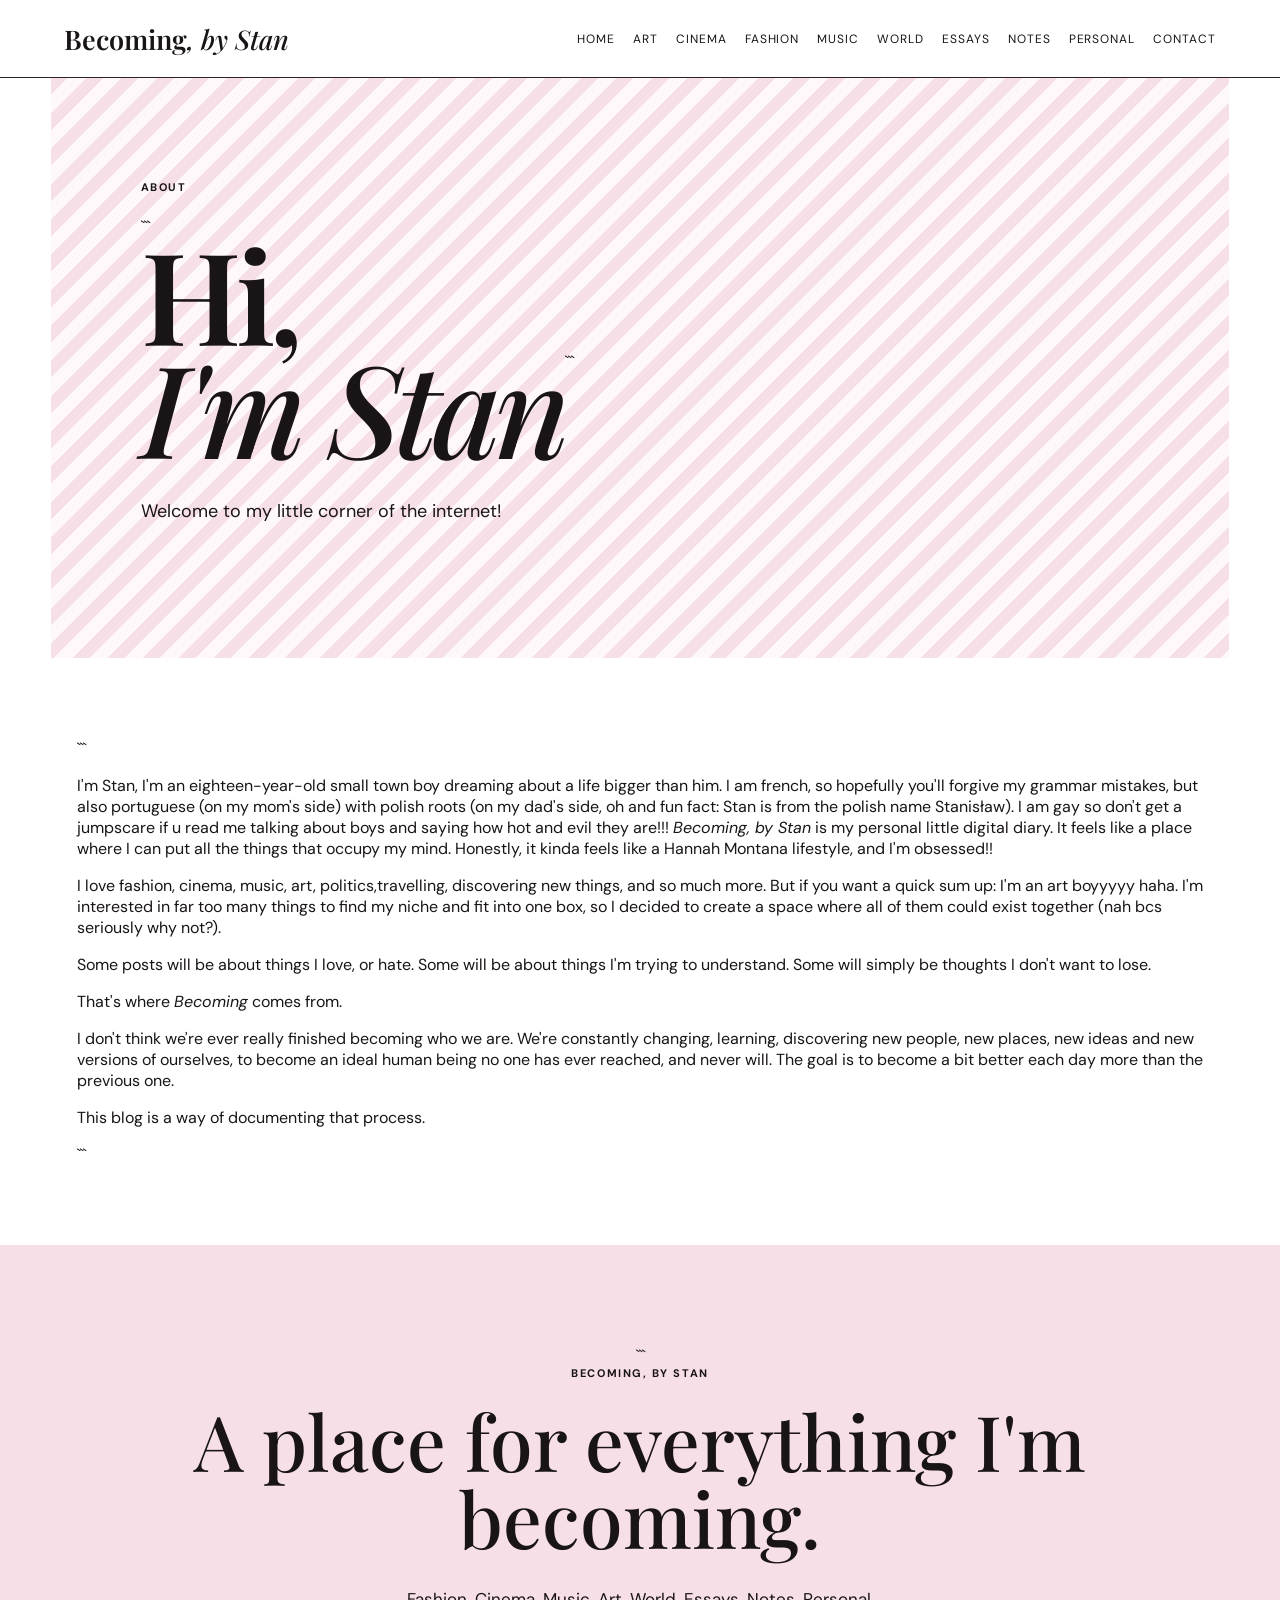
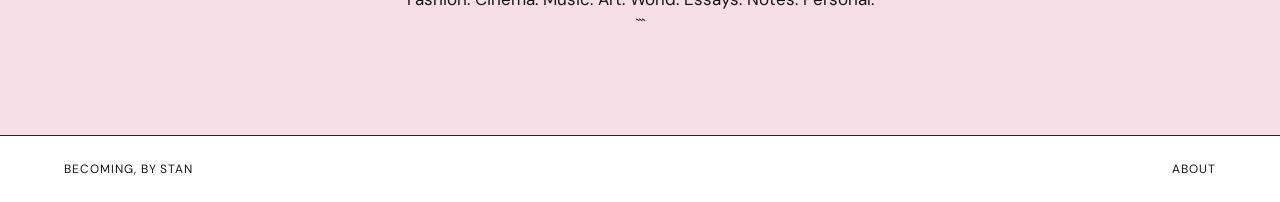
==== about.html @ 10b9cf44 "Update about.html" ====
<!doctype html>

<html lang="en">
<head>
  <meta charset="utf-8">
  <meta name="viewport" content="width=device-width,initial-scale=1">
  <title>About — Becoming, by Stan</title>
  <link rel="stylesheet" href="style.css">
</head>

<body>

<header>
  <a class="brand" href="index.html">
    Becoming<span>, by Stan</span>
  </a>

  <nav>
    <a href="index.html">Home</a>
    <a href="category.html?cat=Art">Art</a>
    <a href="category.html?cat=Cinema">Cinema</a>
    <a href="category.html?cat=Fashion">Fashion</a>
    <a href="category.html?cat=Music">Music</a>
    <a href="category.html?cat=World">World</a>
    <a href="category.html?cat=Essays">Essays</a>
    <a href="category.html?cat=Notes">Notes</a>
    <a href="category.html?cat=Personal">Personal</a>
    <a href="contact.html">Contact</a>
  </nav>
</header>

<main>

  <section class="hero">
    <div>
      <p class="eyebrow">About</p>

```
  <h1>
    Hi,<br>
    <em>I'm Stan</em>
  </h1>

  <p class="hero-copy">
    Welcome to my little corner of the internet!
  </p>
</div>
```

  </section>

  <section class="section">

```
<div class="article-body">

  <p>
    I'm Stan, I'm an eighteen-year-old small town boy dreaming about a life bigger
    than him. I am french, so hopefully you'll forgive my grammar mistakes, but also
    portuguese (on my mom's side) with polish roots (on my dad's side, oh and fun fact: 
    Stan is from the polish name Stanisław). I am gay so don't get a jumpscare if u read
    me talking about boys and saying how hot and evil they are!!!
    <em>Becoming, by Stan</em> is my personal little digital diary. It feels like a place 
    where I can put all the things that occupy my mind.
    Honestly, it kinda feels like a Hannah Montana lifestyle, and I'm obsessed!!
  </p>

  <p>
    I love fashion, cinema, music, art, politics,travelling, discovering new things,
    and so much more. But if you want a quick sum up: I'm an art boyyyyy haha.
    I'm interested in far too many things to find my niche and fit into one box, 
    so I decided to create a space where all of them could exist together 
    (nah bcs seriously why not?).
  </p>

  <p>
    Some posts will be about things I love, or hate. Some will be about things
    I'm trying to understand. Some will simply be thoughts I don't want
    to lose.
  </p>

  <p>
    That's where <em>Becoming</em> comes from.
  </p>

  <p>
    I don't think we're ever really finished becoming who we are.
    We're constantly changing, learning, discovering new people,
    new places, new ideas and new versions of ourselves, to become 
    an ideal human being no one has ever reached, and never will.
    The goal is to become a bit better each day more than the previous
    one. 
  </p>

  <p>
    This blog is a way of documenting that process.
  </p>

</div>
```

  </section>

  <section class="manifesto">

```
<p class="eyebrow">Becoming, by Stan</p>

<h2>
  A place for everything I'm becoming.
</h2>

<p>
  Fashion. Cinema. Music. Art. World. Essays. Notes. Personal.
</p>
```

  </section>

</main>

<footer>
  <span>Becoming, by Stan</span>
  <a href="about.html">About</a>
</footer>

</body>
</html>
---- style.css ----
@import url('https://fonts.googleapis.com/css2?family=DM+Sans:wght@400;500;700&family=Playfair+Display:ital,wght@0,500;0,600;1,500;1,600&display=swap');
:root{--pink:#f7dfe8;--soft:#fff8fa;--ink:#191517;--line:#2b2024;--serif:'Playfair Display',Georgia,serif;--sans:'DM Sans',Arial,sans-serif}*{box-sizing:border-box}body{margin:0;color:var(--ink);background:#fff;font-family:var(--sans)}a{color:inherit;text-decoration:none}header{min-height:78px;border-bottom:1px solid var(--line);display:flex;align-items:center;justify-content:space-between;padding:18px 5vw;gap:30px;position:sticky;top:0;background:#fff;z-index:5}.brand{font:600 27px var(--serif)}.brand span{font-style:italic;font-weight:500}nav{display:flex;flex-wrap:wrap;gap:18px;font-size:12px;text-transform:uppercase;letter-spacing:.08em}nav a:hover{text-decoration:underline}.eyebrow{text-transform:uppercase;letter-spacing:.14em;font-size:11px;font-weight:700;margin:0 0 22px}.hero{margin:0 4vw;padding:8vw 7vw 9vw;background:repeating-linear-gradient(135deg,var(--pink) 0,var(--pink) 12px,var(--soft) 12px,var(--soft) 25px);min-height:560px;display:flex;align-items:center}.hero h1{font:600 clamp(58px,10vw,145px)/.88 var(--serif);margin:0;letter-spacing:-.045em}.hero h1 em{font-weight:500}.hero-copy{font-size:18px;line-height:1.5;max-width:540px;margin-top:35px}.section{padding:80px 6vw}.section-heading{display:flex;justify-content:space-between;border-bottom:1px solid var(--line);padding-bottom:12px;text-transform:uppercase;letter-spacing:.1em;font-size:11px;font-weight:700}.story-grid{display:grid;grid-template-columns:repeat(3,1fr);gap:35px;margin-top:35px}.story-card{border-top:1px solid var(--line);padding-top:16px}.story-card .image{aspect-ratio:4/3;background:var(--pink);margin-bottom:18px;background-size:cover;background-position:center}.story-card h2{font:500 31px/1.05 var(--serif);margin:10px 0}.story-card p{font-size:14px;line-height:1.6}.meta{font-size:11px;text-transform:uppercase;letter-spacing:.08em;opacity:.7}.manifesto{padding:100px 12vw;background:var(--pink);text-align:center}.manifesto h2{font:500 clamp(38px,6vw,78px)/1 var(--serif);margin:0 auto 30px;max-width:1000px}.manifesto p:last-child{max-width:650px;margin:auto;font-size:17px;line-height:1.7}.category-grid{display:grid;grid-template-columns:repeat(4,1fr);margin-top:35px;border-top:1px solid var(--line);border-left:1px solid var(--line)}.category-grid a{padding:28px;border-right:1px solid var(--line);border-bottom:1px solid var(--line);font:italic 27px var(--serif)}.category-grid a:hover{background:var(--pink)}.category-header{padding:90px 6vw 50px;background:var(--soft)}.category-header h1,.article-page h1,.admin h1{font-family:var(--serif);font-weight:600;line-height:.95;letter-spacing:-.04em}.category-header h1{font-size:clamp(55px,9vw,120px)}.article-page{max-width:950px;margin:auto;padding:90px 6vw}.article-page h1{font-size:clamp(52px,8vw,105px);margin-bottom:25px}.article-subtitle{font:italic 24px/1.4 var(--serif);max-width:750px}.article-page article{font:18px/1.8 var(--serif);max-width:760px;margin:55px auto}.article-page article p{margin:0 0 1.4em}.article-hero{width:100%;max-height:650px;object-fit:cover;margin-top:45px}footer{border-top:1px solid var(--line);padding:25px 5vw;display:flex;justify-content:space-between;font-size:12px;text-transform:uppercase;letter-spacing:.08em}.admin{max-width:850px;margin:auto;padding:80px 6vw}.admin h1{font-size:70px;margin-bottom:30px}.notice{background:var(--soft);border-left:4px solid var(--pink);padding:18px;line-height:1.6}.admin form{display:grid;gap:20px;margin-top:40px}.admin label{font-size:12px;text-transform:uppercase;letter-spacing:.08em;font-weight:700;display:grid;gap:8px}.admin input,.admin textarea,.admin select{font:16px var(--sans);padding:13px;border:1px solid var(--line);background:#fff}.button{border:1px solid var(--line);background:var(--ink);color:#fff;padding:15px 22px;font-weight:700;cursor:pointer}.draft{border-top:1px solid var(--line);padding:18px 0;display:flex;justify-content:space-between;gap:20px}@media(max-width:800px){header{align-items:flex-start}header nav{display:none}.hero{min-height:480px;margin:0}.story-grid{grid-template-columns:1fr}.category-grid{grid-template-columns:1fr 1fr}}
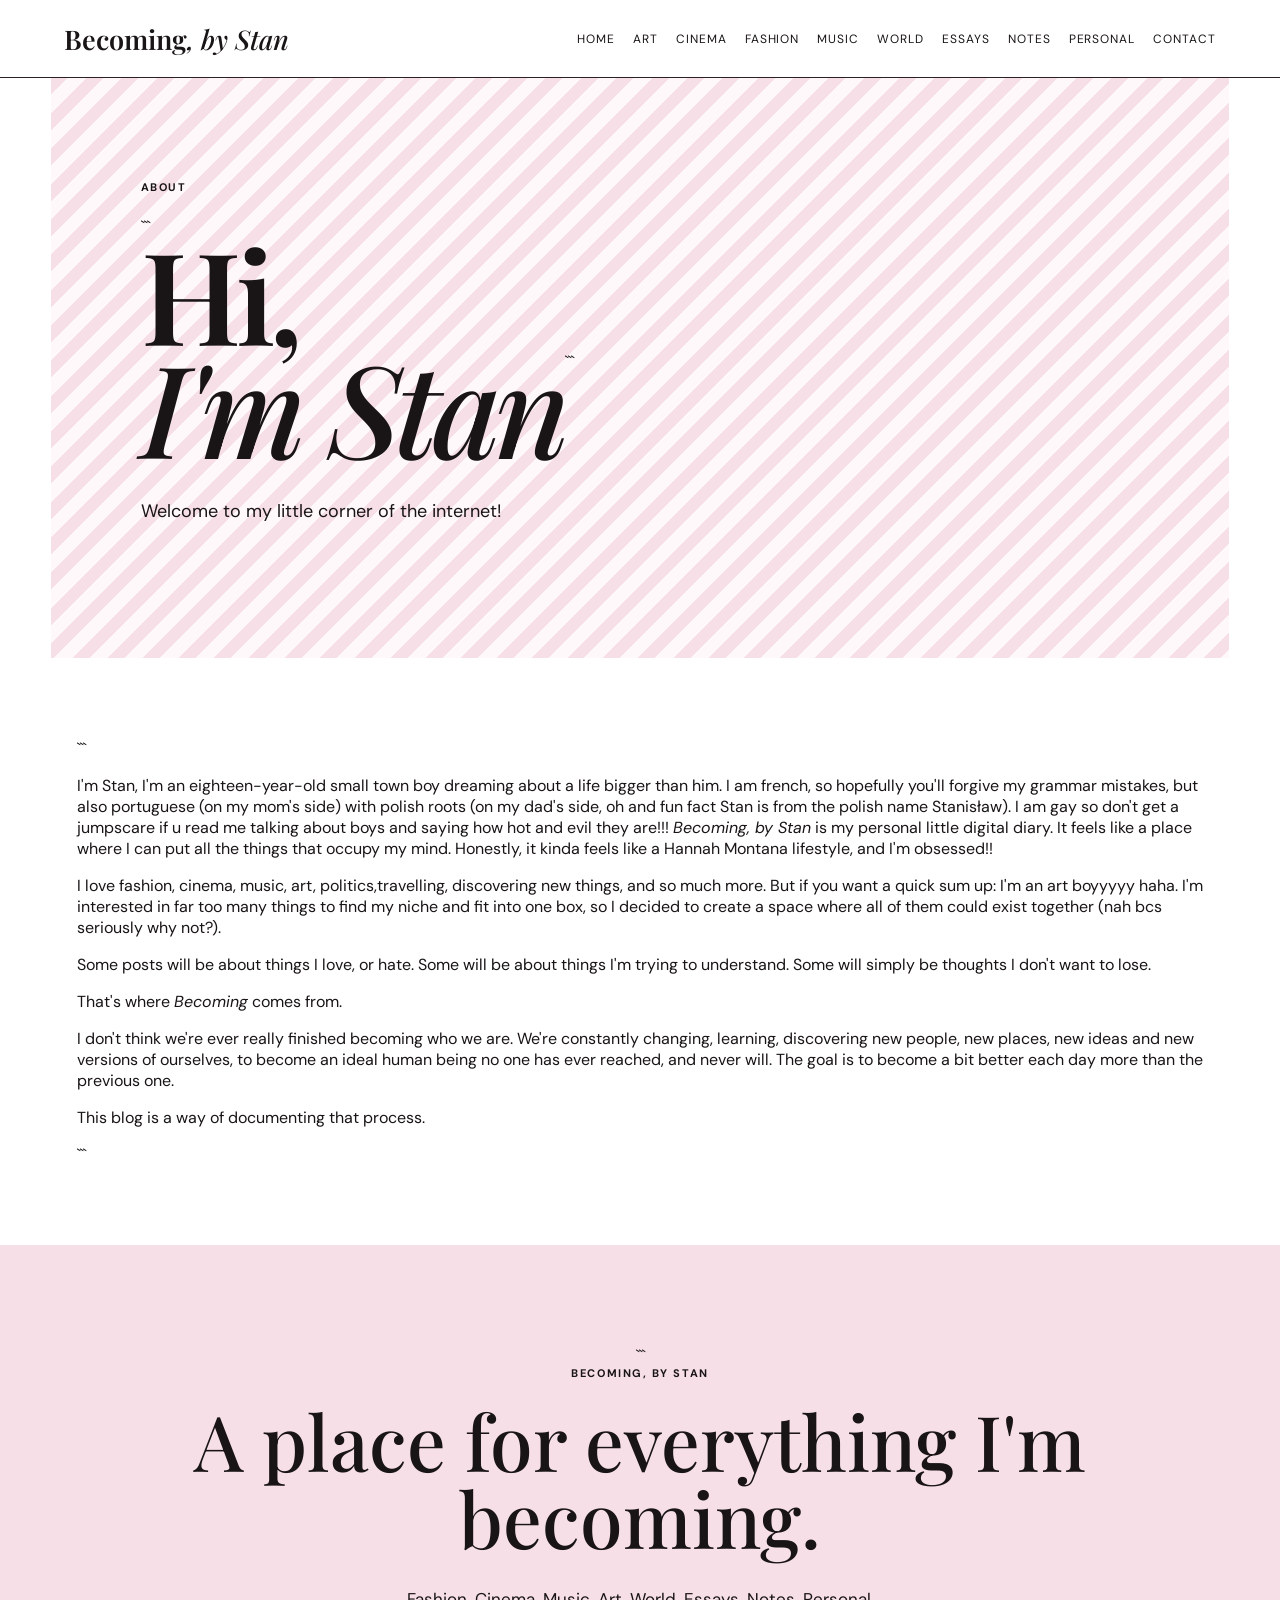
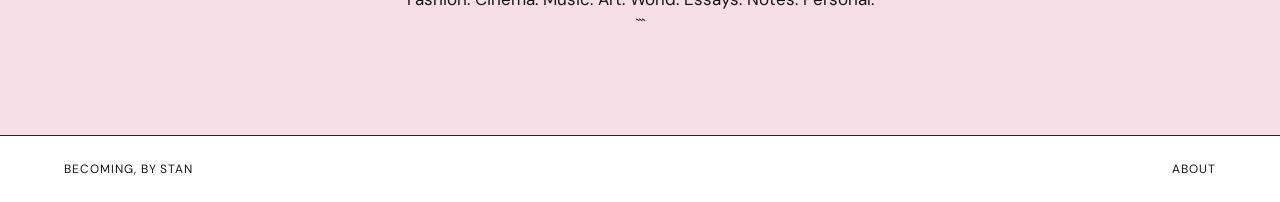
==== commit b21e8c8b: "Update about.html" ====
--- a/about.html
+++ b/about.html
@@ -57,7 +57,7 @@
   <p>
     I'm Stan, I'm an eighteen-year-old small town boy dreaming about a life bigger
     than him. I am french, so hopefully you'll forgive my grammar mistakes, but also
-    portuguese (on my mom's side) with polish roots (on my dad's side, oh and fun fact: 
+    portuguese (on my mom's side) with polish roots (on my dad's side, oh and fun fact 
     Stan is from the polish name Stanisław). I am gay so don't get a jumpscare if u read
     me talking about boys and saying how hot and evil they are!!!
     <em>Becoming, by Stan</em> is my personal little digital diary. It feels like a place 
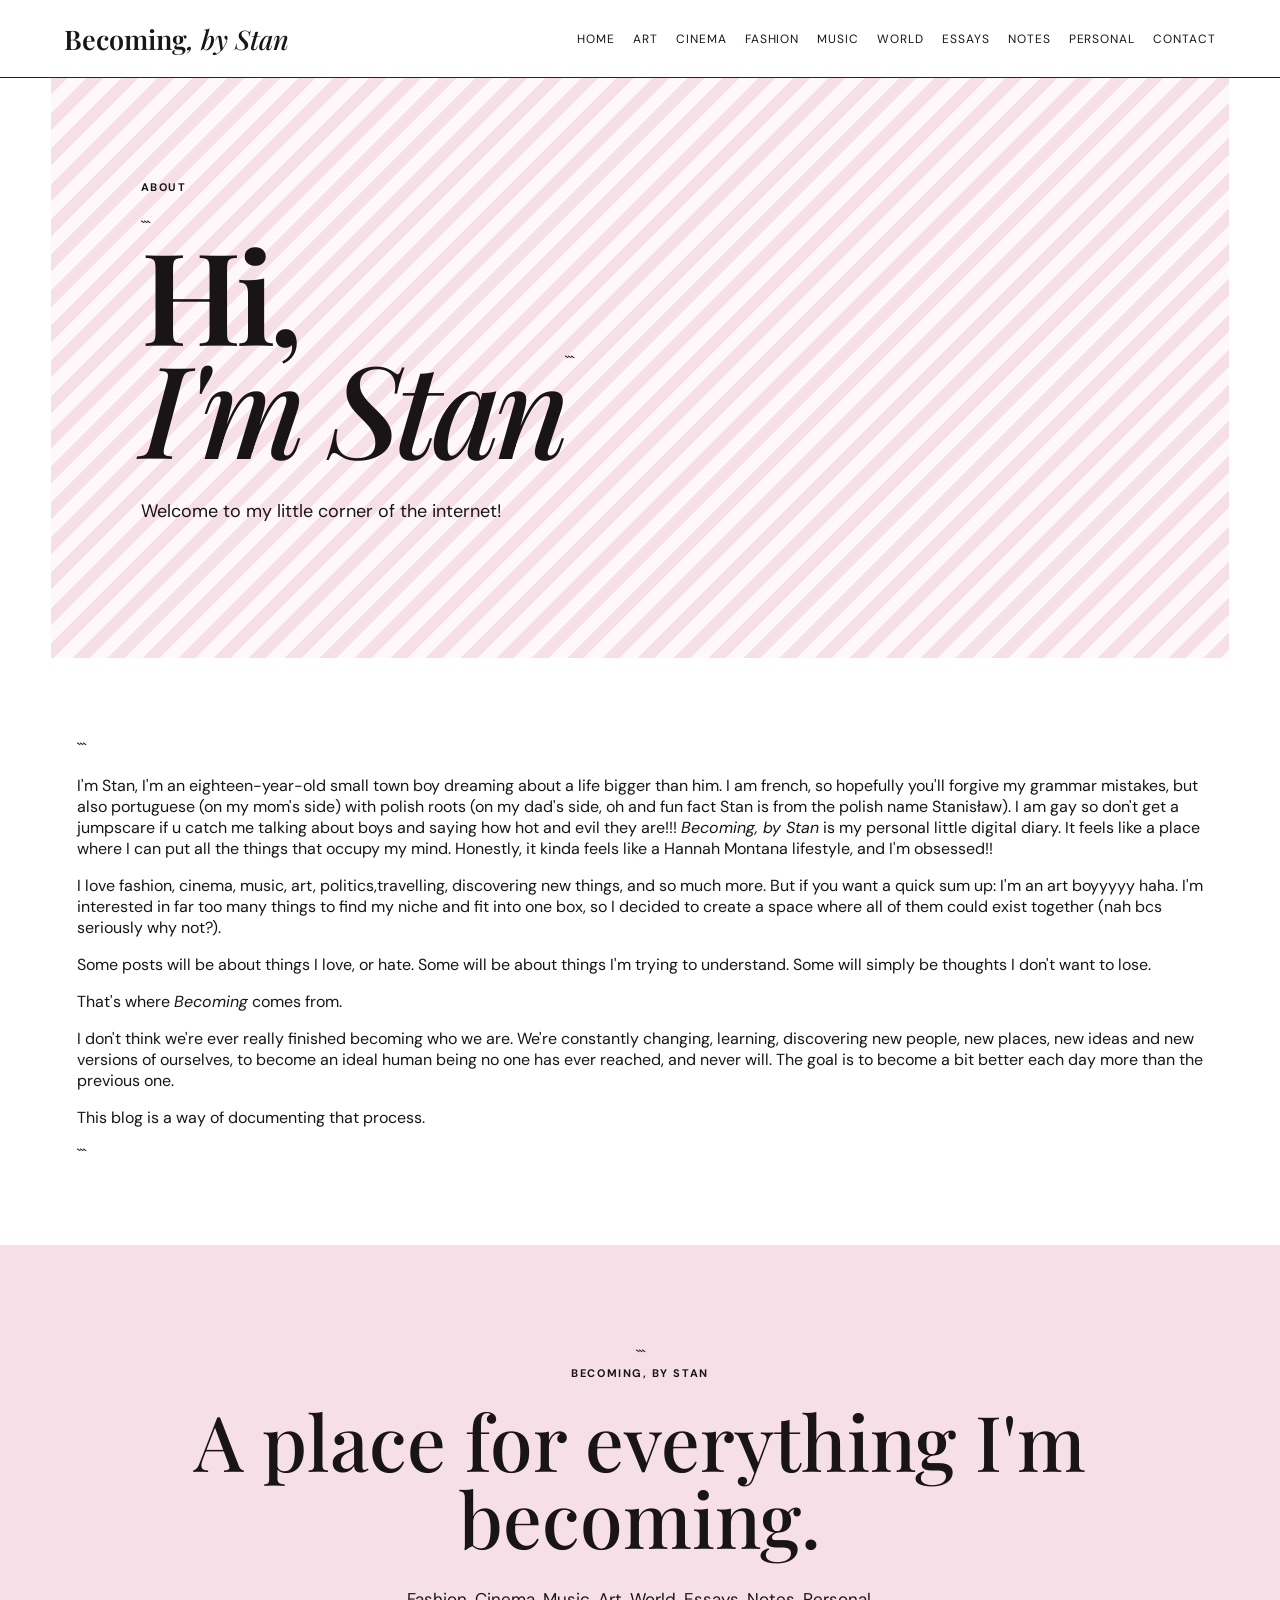
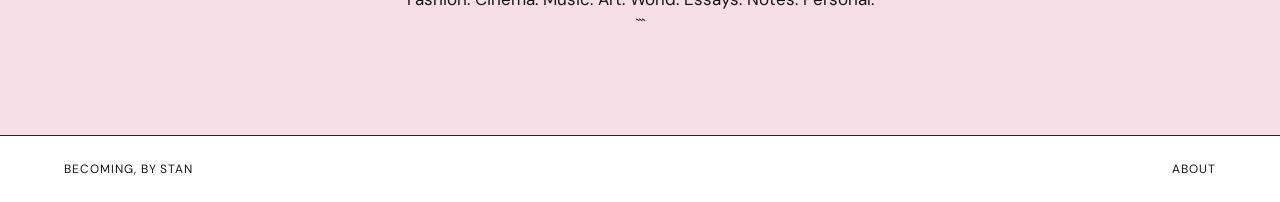
==== commit 0c01892d: "Update about.html" ====
--- a/about.html
+++ b/about.html
@@ -58,7 +58,7 @@
     I'm Stan, I'm an eighteen-year-old small town boy dreaming about a life bigger
     than him. I am french, so hopefully you'll forgive my grammar mistakes, but also
     portuguese (on my mom's side) with polish roots (on my dad's side, oh and fun fact 
-    Stan is from the polish name Stanisław). I am gay so don't get a jumpscare if u read
+    Stan is from the polish name Stanisław). I am gay so don't get a jumpscare if u catch
     me talking about boys and saying how hot and evil they are!!!
     <em>Becoming, by Stan</em> is my personal little digital diary. It feels like a place 
     where I can put all the things that occupy my mind.
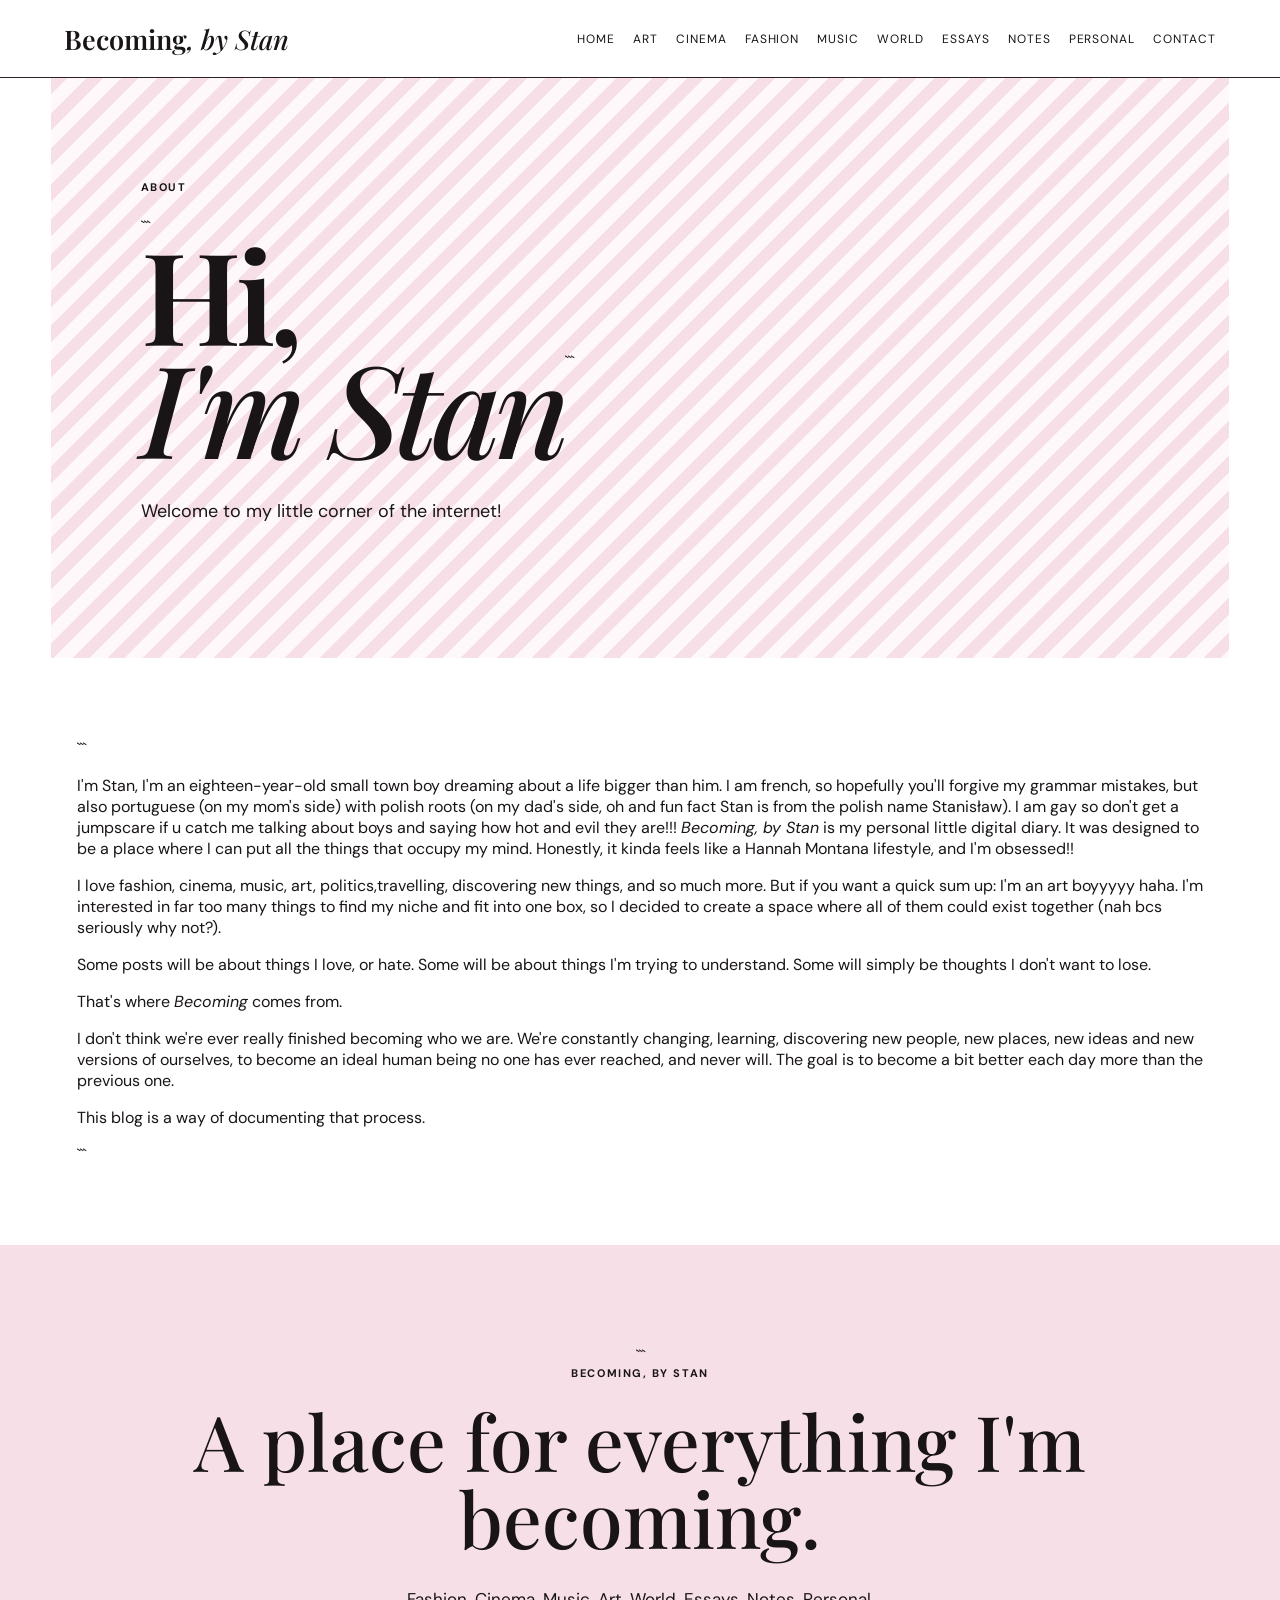
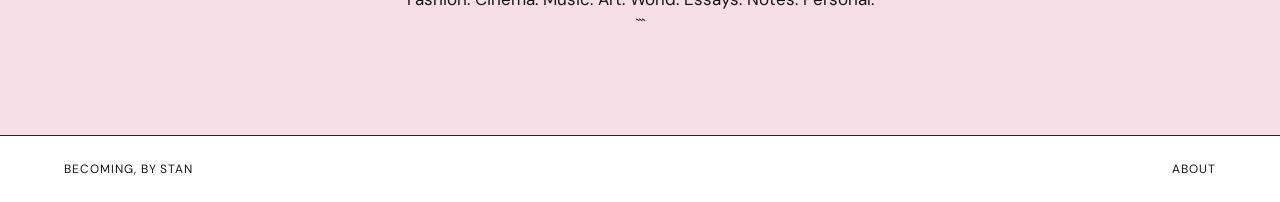
==== commit d9fd0768: "Update about.html" ====
--- a/about.html
+++ b/about.html
@@ -60,8 +60,8 @@
     portuguese (on my mom's side) with polish roots (on my dad's side, oh and fun fact 
     Stan is from the polish name Stanisław). I am gay so don't get a jumpscare if u catch
     me talking about boys and saying how hot and evil they are!!!
-    <em>Becoming, by Stan</em> is my personal little digital diary. It feels like a place 
-    where I can put all the things that occupy my mind.
+    <em>Becoming, by Stan</em> is my personal little digital diary. It was designed to be
+    a place where I can put all the things that occupy my mind.
     Honestly, it kinda feels like a Hannah Montana lifestyle, and I'm obsessed!!
   </p>
 
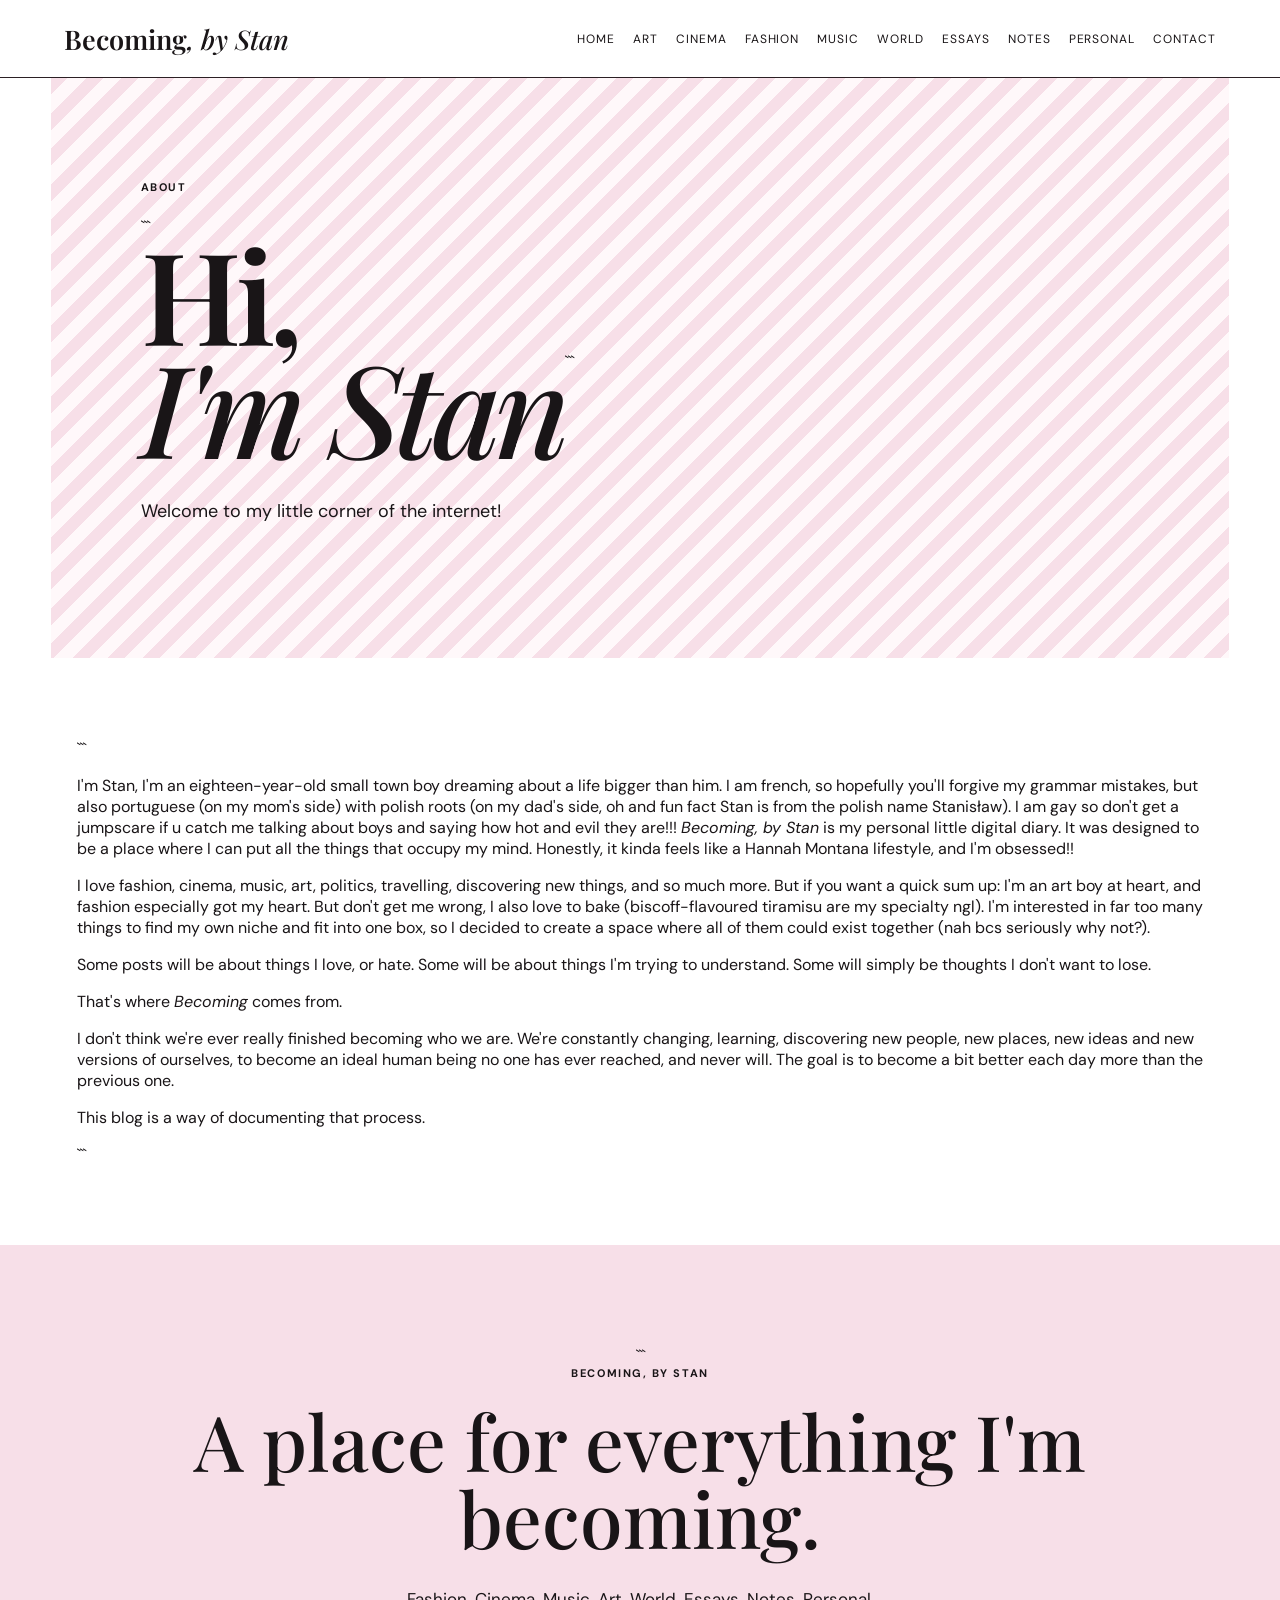
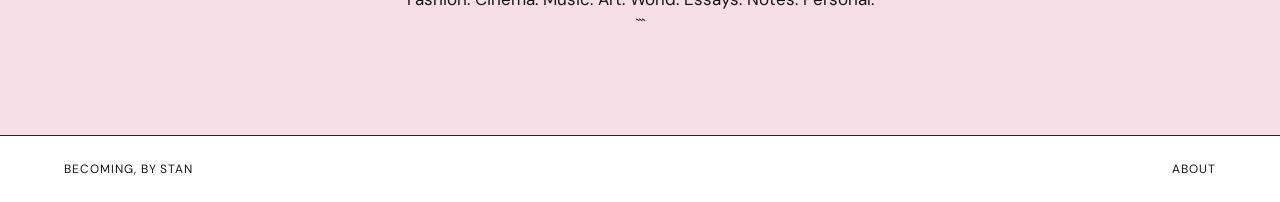
==== commit d620af16: "Update about.html" ====
--- a/about.html
+++ b/about.html
@@ -66,9 +66,11 @@
   </p>
 
   <p>
-    I love fashion, cinema, music, art, politics,travelling, discovering new things,
-    and so much more. But if you want a quick sum up: I'm an art boyyyyy haha.
-    I'm interested in far too many things to find my niche and fit into one box, 
+    I love fashion, cinema, music, art, politics, travelling, discovering new things,
+    and so much more. But if you want a quick sum up: I'm an art boy at heart, and 
+    fashion especially got my heart. But don't get me wrong, I also love to bake
+    (biscoff-flavoured tiramisu are my specialty ngl).
+    I'm interested in far too many things to find my own niche and fit into one box, 
     so I decided to create a space where all of them could exist together 
     (nah bcs seriously why not?).
   </p>
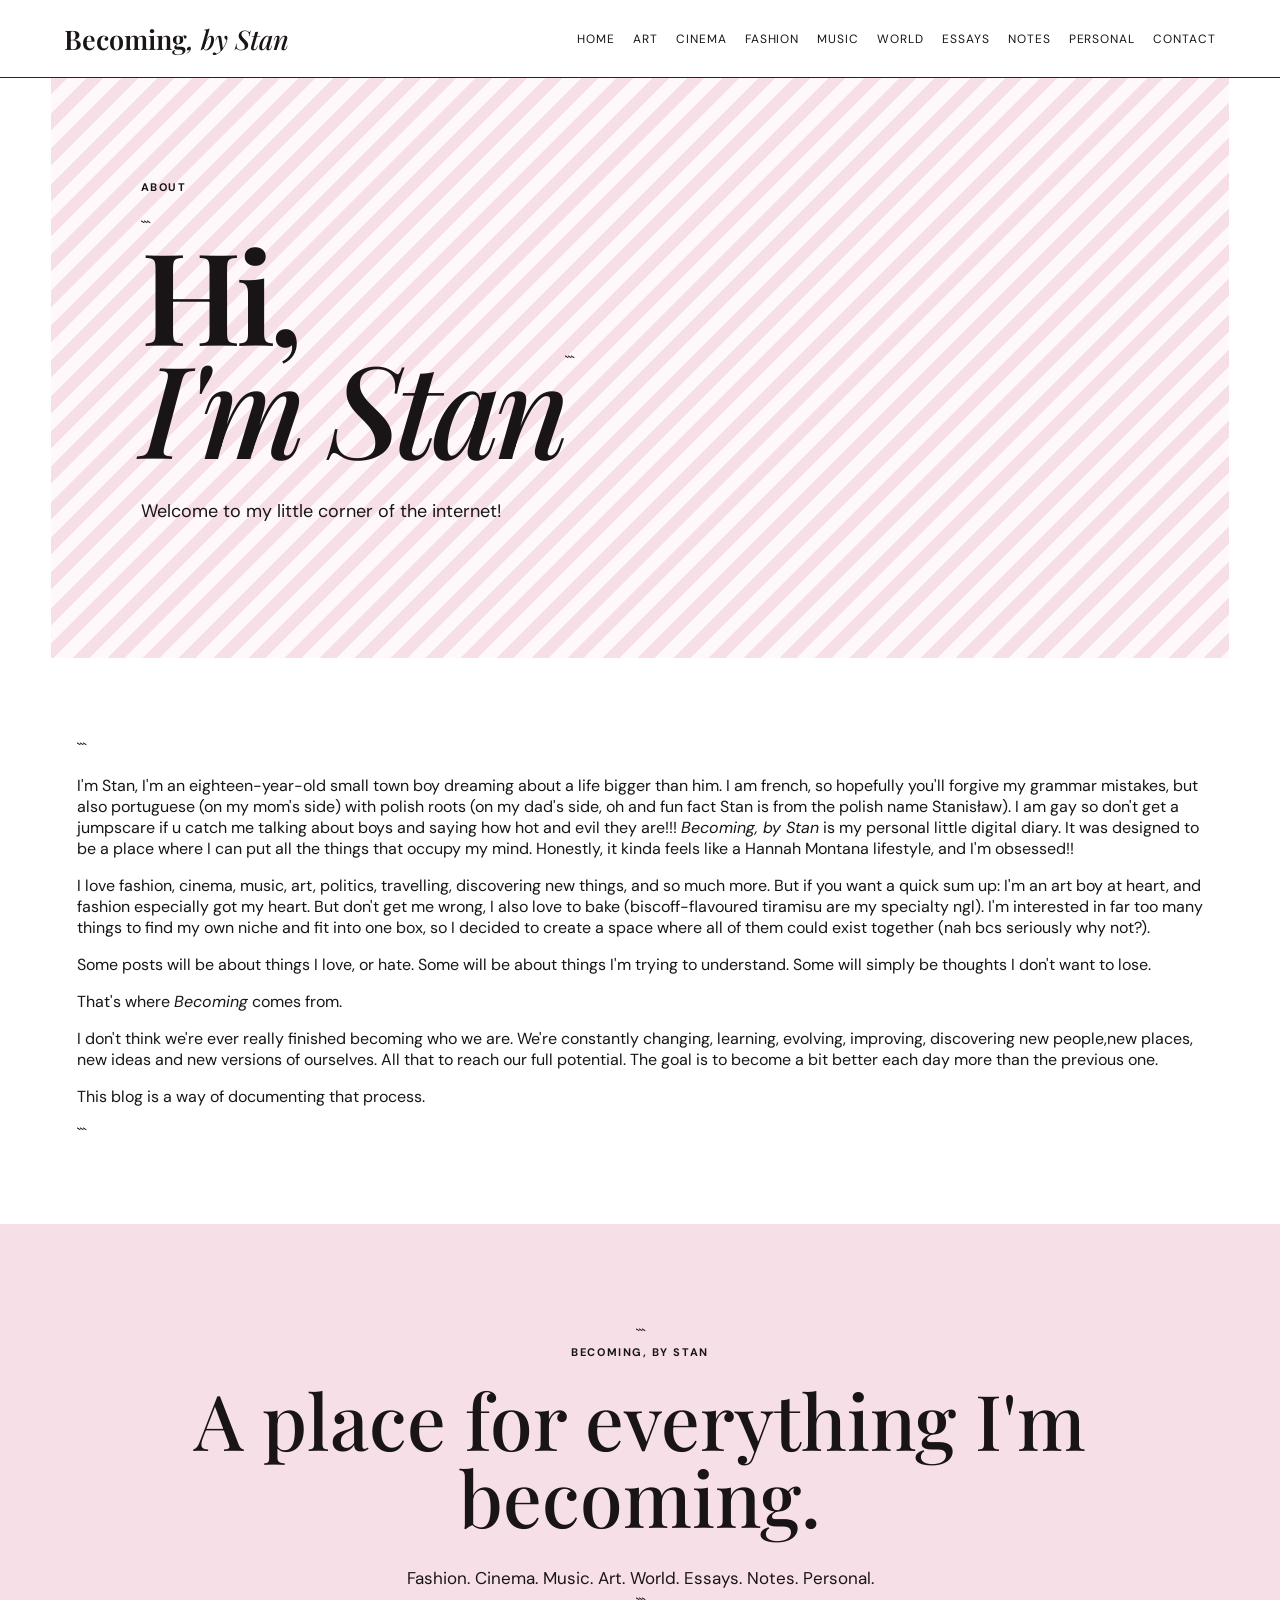
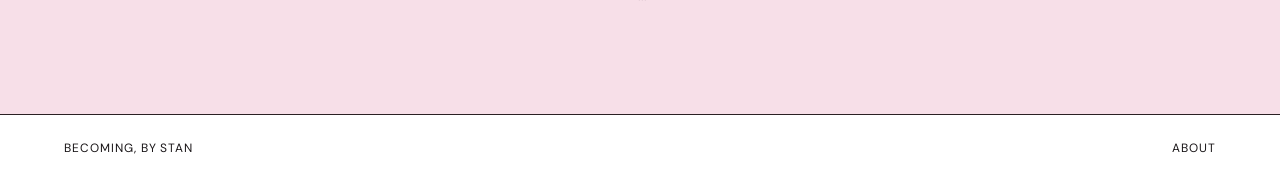
==== commit 12253929: "Update about.html" ====
--- a/about.html
+++ b/about.html
@@ -87,11 +87,10 @@
 
   <p>
     I don't think we're ever really finished becoming who we are.
-    We're constantly changing, learning, discovering new people,
-    new places, new ideas and new versions of ourselves, to become 
-    an ideal human being no one has ever reached, and never will.
-    The goal is to become a bit better each day more than the previous
-    one. 
+    We're constantly changing, learning, evolving, improving, discovering 
+    new people,new places, new ideas and new versions of ourselves. All 
+    that to reach our full potential. The goal is to become a bit better 
+    each day more than the previous one. 
   </p>
 
   <p>
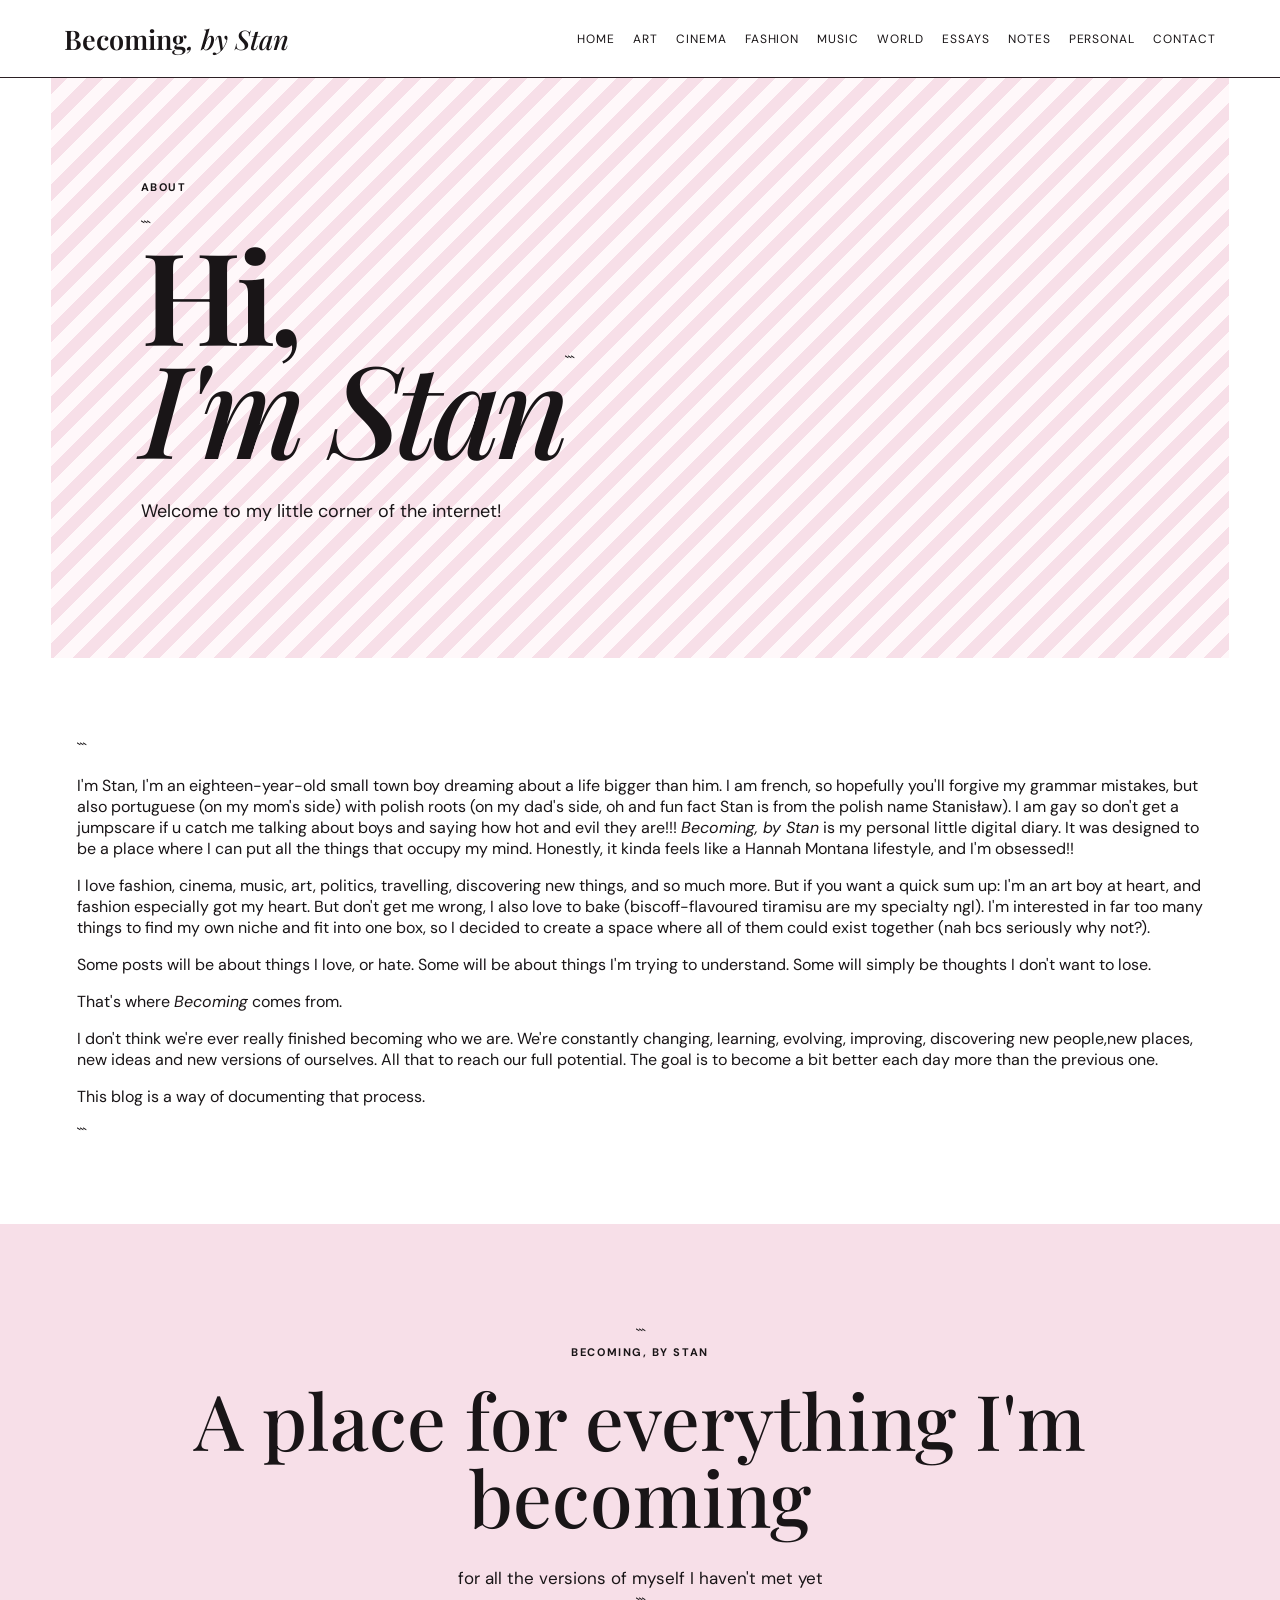
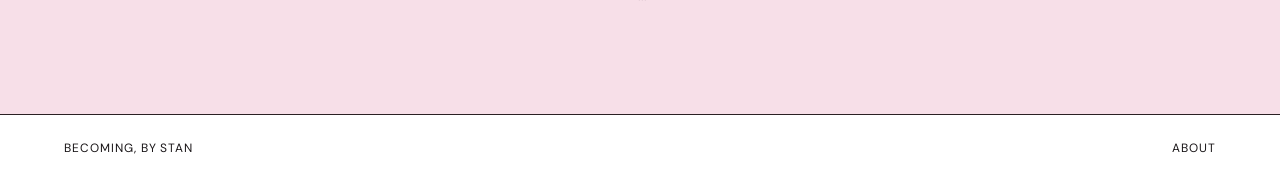
==== commit f2207d5c: "Update about.html" ====
--- a/about.html
+++ b/about.html
@@ -108,11 +108,11 @@
 <p class="eyebrow">Becoming, by Stan</p>
 
 <h2>
-  A place for everything I'm becoming.
+  A place for everything I'm becoming
 </h2>
 
 <p>
-  Fashion. Cinema. Music. Art. World. Essays. Notes. Personal.
+  for all the versions of myself I haven't met yet
 </p>
 ```
 
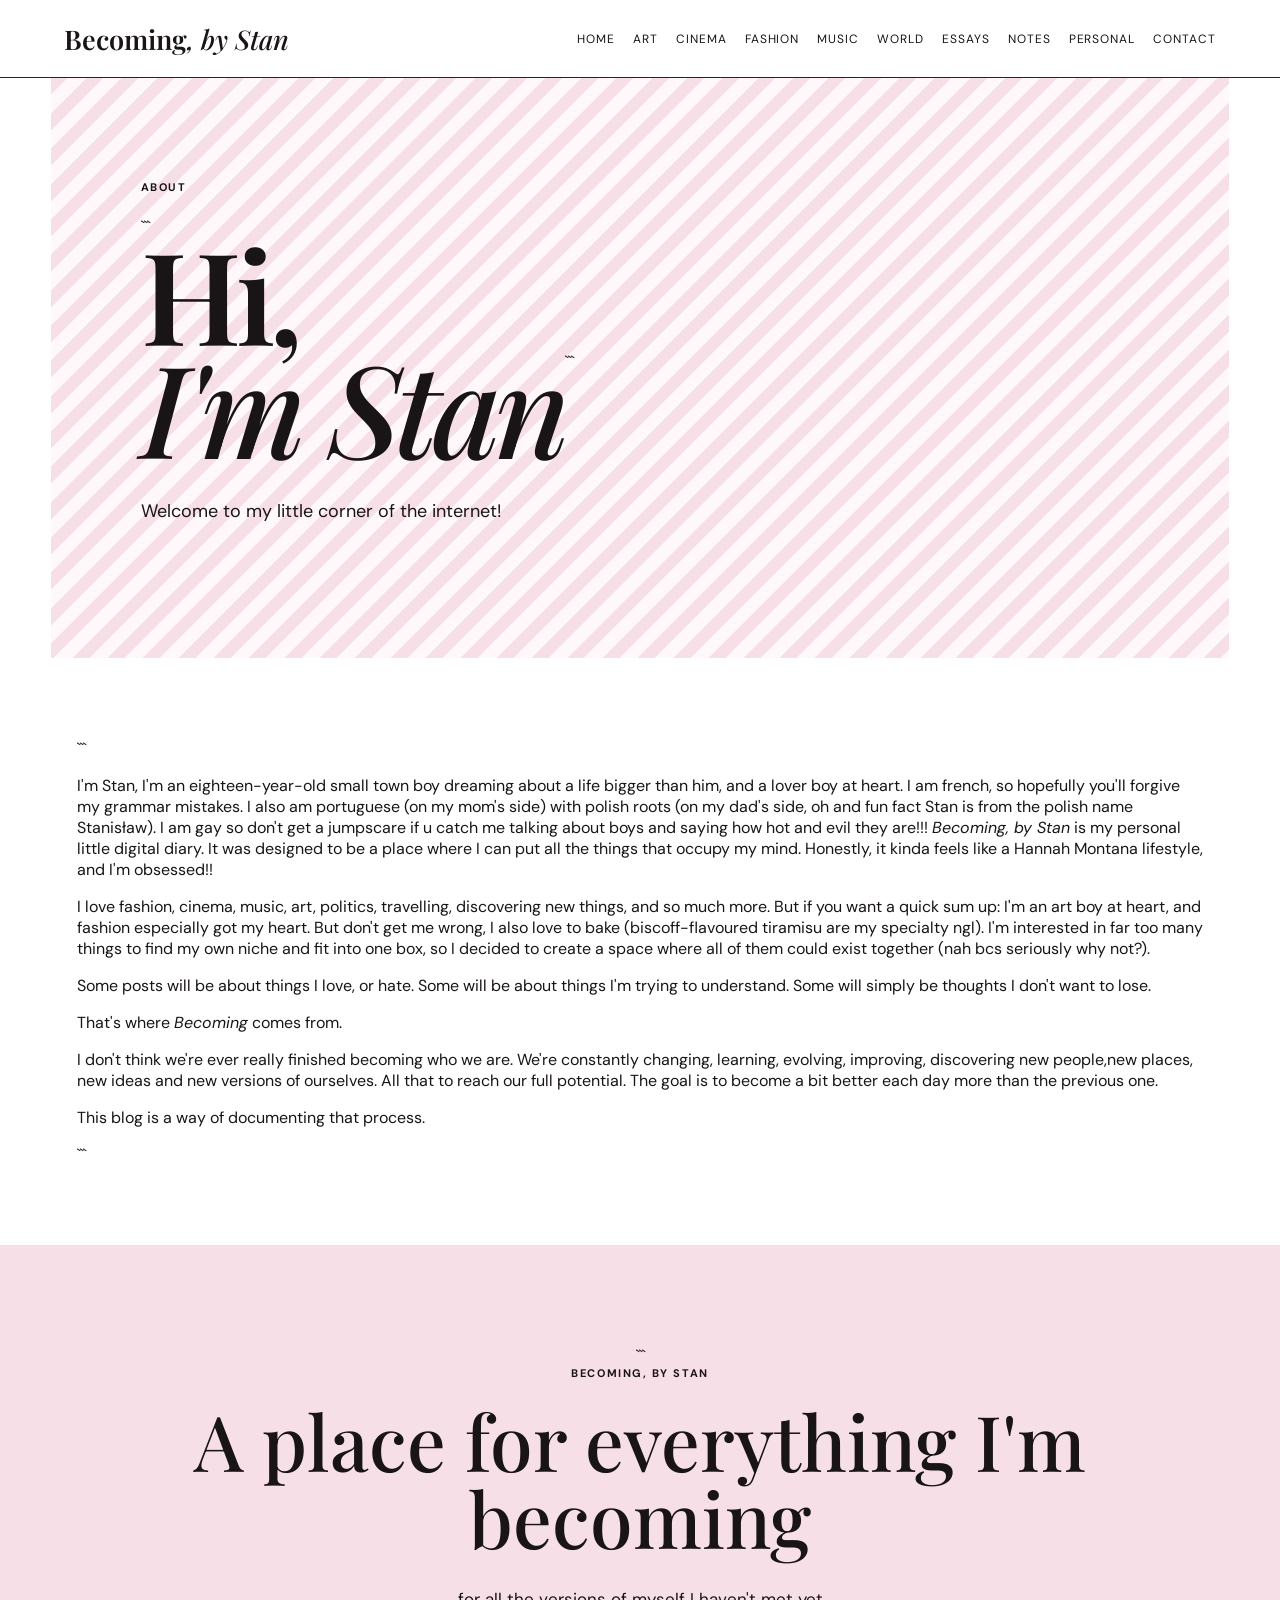
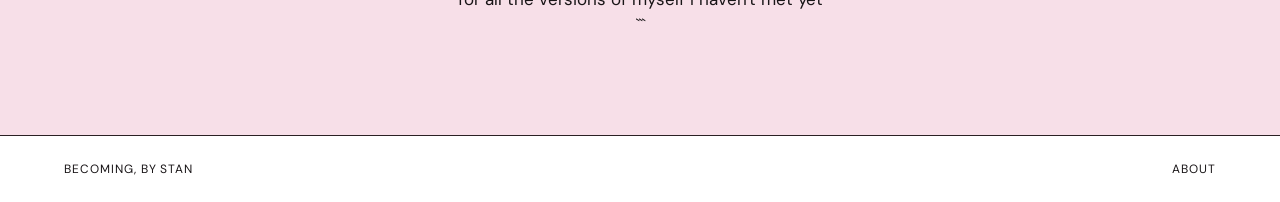
==== commit 057ca602: "Update about.html" ====
--- a/about.html
+++ b/about.html
@@ -56,10 +56,11 @@
 
   <p>
     I'm Stan, I'm an eighteen-year-old small town boy dreaming about a life bigger
-    than him. I am french, so hopefully you'll forgive my grammar mistakes, but also
-    portuguese (on my mom's side) with polish roots (on my dad's side, oh and fun fact 
-    Stan is from the polish name Stanisław). I am gay so don't get a jumpscare if u catch
-    me talking about boys and saying how hot and evil they are!!!
+    than him, and a lover boy at heart. I am french, so hopefully you'll forgive my 
+    grammar mistakes. I also am portuguese (on my mom's side) with polish roots (on 
+    my dad's side, oh and fun fact Stan is from the polish name Stanisław). I am gay 
+    so don't get a jumpscare if u catch me talking about boys and saying how hot and 
+    evil they are!!!
     <em>Becoming, by Stan</em> is my personal little digital diary. It was designed to be
     a place where I can put all the things that occupy my mind.
     Honestly, it kinda feels like a Hannah Montana lifestyle, and I'm obsessed!!
--- a/style.css
+++ b/style.css
@@ -1,2 +1,344 @@
 @import url('https://fonts.googleapis.com/css2?family=DM+Sans:wght@400;500;700&family=Playfair+Display:ital,wght@0,500;0,600;1,500;1,600&display=swap');
-:root{--pink:#f7dfe8;--soft:#fff8fa;--ink:#191517;--line:#2b2024;--serif:'Playfair Display',Georgia,serif;--sans:'DM Sans',Arial,sans-serif}*{box-sizing:border-box}body{margin:0;color:var(--ink);background:#fff;font-family:var(--sans)}a{color:inherit;text-decoration:none}header{min-height:78px;border-bottom:1px solid var(--line);display:flex;align-items:center;justify-content:space-between;padding:18px 5vw;gap:30px;position:sticky;top:0;background:#fff;z-index:5}.brand{font:600 27px var(--serif)}.brand span{font-style:italic;font-weight:500}nav{display:flex;flex-wrap:wrap;gap:18px;font-size:12px;text-transform:uppercase;letter-spacing:.08em}nav a:hover{text-decoration:underline}.eyebrow{text-transform:uppercase;letter-spacing:.14em;font-size:11px;font-weight:700;margin:0 0 22px}.hero{margin:0 4vw;padding:8vw 7vw 9vw;background:repeating-linear-gradient(135deg,var(--pink) 0,var(--pink) 12px,var(--soft) 12px,var(--soft) 25px);min-height:560px;display:flex;align-items:center}.hero h1{font:600 clamp(58px,10vw,145px)/.88 var(--serif);margin:0;letter-spacing:-.045em}.hero h1 em{font-weight:500}.hero-copy{font-size:18px;line-height:1.5;max-width:540px;margin-top:35px}.section{padding:80px 6vw}.section-heading{display:flex;justify-content:space-between;border-bottom:1px solid var(--line);padding-bottom:12px;text-transform:uppercase;letter-spacing:.1em;font-size:11px;font-weight:700}.story-grid{display:grid;grid-template-columns:repeat(3,1fr);gap:35px;margin-top:35px}.story-card{border-top:1px solid var(--line);padding-top:16px}.story-card .image{aspect-ratio:4/3;background:var(--pink);margin-bottom:18px;background-size:cover;background-position:center}.story-card h2{font:500 31px/1.05 var(--serif);margin:10px 0}.story-card p{font-size:14px;line-height:1.6}.meta{font-size:11px;text-transform:uppercase;letter-spacing:.08em;opacity:.7}.manifesto{padding:100px 12vw;background:var(--pink);text-align:center}.manifesto h2{font:500 clamp(38px,6vw,78px)/1 var(--serif);margin:0 auto 30px;max-width:1000px}.manifesto p:last-child{max-width:650px;margin:auto;font-size:17px;line-height:1.7}.category-grid{display:grid;grid-template-columns:repeat(4,1fr);margin-top:35px;border-top:1px solid var(--line);border-left:1px solid var(--line)}.category-grid a{padding:28px;border-right:1px solid var(--line);border-bottom:1px solid var(--line);font:italic 27px var(--serif)}.category-grid a:hover{background:var(--pink)}.category-header{padding:90px 6vw 50px;background:var(--soft)}.category-header h1,.article-page h1,.admin h1{font-family:var(--serif);font-weight:600;line-height:.95;letter-spacing:-.04em}.category-header h1{font-size:clamp(55px,9vw,120px)}.article-page{max-width:950px;margin:auto;padding:90px 6vw}.article-page h1{font-size:clamp(52px,8vw,105px);margin-bottom:25px}.article-subtitle{font:italic 24px/1.4 var(--serif);max-width:750px}.article-page article{font:18px/1.8 var(--serif);max-width:760px;margin:55px auto}.article-page article p{margin:0 0 1.4em}.article-hero{width:100%;max-height:650px;object-fit:cover;margin-top:45px}footer{border-top:1px solid var(--line);padding:25px 5vw;display:flex;justify-content:space-between;font-size:12px;text-transform:uppercase;letter-spacing:.08em}.admin{max-width:850px;margin:auto;padding:80px 6vw}.admin h1{font-size:70px;margin-bottom:30px}.notice{background:var(--soft);border-left:4px solid var(--pink);padding:18px;line-height:1.6}.admin form{display:grid;gap:20px;margin-top:40px}.admin label{font-size:12px;text-transform:uppercase;letter-spacing:.08em;font-weight:700;display:grid;gap:8px}.admin input,.admin textarea,.admin select{font:16px var(--sans);padding:13px;border:1px solid var(--line);background:#fff}.button{border:1px solid var(--line);background:var(--ink);color:#fff;padding:15px 22px;font-weight:700;cursor:pointer}.draft{border-top:1px solid var(--line);padding:18px 0;display:flex;justify-content:space-between;gap:20px}@media(max-width:800px){header{align-items:flex-start}header nav{display:none}.hero{min-height:480px;margin:0}.story-grid{grid-template-columns:1fr}.category-grid{grid-template-columns:1fr 1fr}}
+
+:root {
+  --pink: #f7dfe8;
+  --soft: #fff8fa;
+  --ink: #191517;
+  --line: #2b2024;
+  --serif: 'Playfair Display', Georgia, serif;
+  --sans: 'DM Sans', Arial, sans-serif;
+}
+
+* {
+  box-sizing: border-box;
+}
+
+body {
+  margin: 0;
+  color: var(--ink);
+  background: #fff;
+  font-family: var(--sans);
+}
+
+a {
+  color: inherit;
+  text-decoration: none;
+}
+
+header {
+  min-height: 78px;
+  border-bottom: 1px solid var(--line);
+  display: flex;
+  align-items: center;
+  justify-content: space-between;
+  padding: 18px 5vw;
+  gap: 30px;
+  position: sticky;
+  top: 0;
+  background: #fff;
+  z-index: 5;
+}
+
+.brand {
+  font: 600 27px var(--serif);
+}
+
+.brand span {
+  font-style: italic;
+  font-weight: 500;
+}
+
+nav {
+  display: flex;
+  flex-wrap: wrap;
+  gap: 18px;
+  font-size: 12px;
+  text-transform: uppercase;
+  letter-spacing: .08em;
+}
+
+nav a:hover {
+  text-decoration: underline;
+}
+
+.eyebrow {
+  text-transform: uppercase;
+  letter-spacing: .14em;
+  font-size: 11px;
+  font-weight: 700;
+  margin: 0 0 22px;
+}
+
+.hero {
+  margin: 0 4vw;
+  padding: 8vw 7vw 9vw;
+  background: repeating-linear-gradient(
+    135deg,
+    var(--pink) 0,
+    var(--pink) 12px,
+    var(--soft) 12px,
+    var(--soft) 25px
+  );
+  min-height: 560px;
+  display: flex;
+  align-items: center;
+}
+
+.hero h1 {
+  font: 600 clamp(58px, 10vw, 145px)/.88 var(--serif);
+  margin: 0;
+  letter-spacing: -.045em;
+}
+
+.hero h1 em {
+  font-weight: 500;
+}
+
+.hero-copy {
+  font-size: 18px;
+  line-height: 1.5;
+  max-width: 540px;
+  margin-top: 35px;
+}
+
+.section {
+  padding: 80px 6vw;
+}
+
+.section-heading {
+  display: flex;
+  justify-content: space-between;
+  border-bottom: 1px solid var(--line);
+  padding-bottom: 12px;
+  text-transform: uppercase;
+  letter-spacing: .1em;
+  font-size: 11px;
+  font-weight: 700;
+}
+
+.story-grid {
+  display: grid;
+  grid-template-columns: repeat(3, 1fr);
+  gap: 35px;
+  margin-top: 35px;
+}
+
+.story-card {
+  border-top: 1px solid var(--line);
+  padding-top: 16px;
+}
+
+.story-card .image {
+  aspect-ratio: 4/3;
+  background: var(--pink);
+  margin-bottom: 18px;
+  background-size: cover;
+  background-position: center;
+}
+
+.story-card h2 {
+  font: 500 31px/1.05 var(--serif);
+  margin: 10px 0;
+}
+
+.story-card p {
+  font-size: 14px;
+  line-height: 1.6;
+}
+
+.meta {
+  font-size: 11px;
+  text-transform: uppercase;
+  letter-spacing: .08em;
+  opacity: .7;
+}
+
+.manifesto {
+  padding: 100px 12vw;
+  background: var(--pink);
+  text-align: center;
+}
+
+.manifesto h2 {
+  font: 500 clamp(38px, 6vw, 78px)/1 var(--serif);
+  margin: 0 auto 30px;
+  max-width: 1000px;
+}
+
+.manifesto p:last-child {
+  max-width: 650px;
+  margin: auto;
+  font-size: 17px;
+  line-height: 1.7;
+}
+
+.category-grid {
+  display: grid;
+  grid-template-columns: repeat(4, 1fr);
+  margin-top: 35px;
+  border-top: 1px solid var(--line);
+  border-left: 1px solid var(--line);
+}
+
+.category-grid a {
+  padding: 28px;
+  border-right: 1px solid var(--line);
+  border-bottom: 1px solid var(--line);
+  font: italic 27px var(--serif);
+}
+
+.category-grid a:hover {
+  background: var(--pink);
+}
+
+.category-header {
+  padding: 90px 6vw 50px;
+  background: var(--soft);
+}
+
+.category-header h1,
+.article-page h1,
+.admin h1 {
+  font-family: var(--serif);
+  font-weight: 600;
+  line-height: .95;
+  letter-spacing: -.04em;
+}
+
+.category-header h1 {
+  font-size: clamp(55px, 9vw, 120px);
+}
+
+.article-page {
+  max-width: 950px;
+  margin: auto;
+  padding: 90px 6vw;
+}
+
+.article-page h1 {
+  font-size: clamp(52px, 8vw, 105px);
+  margin-bottom: 25px;
+}
+
+.article-subtitle {
+  font: italic 24px/1.4 var(--serif);
+  max-width: 750px;
+}
+
+.article-page article {
+  font: 18px/1.8 var(--serif);
+  max-width: 760px;
+  margin: 55px auto;
+}
+
+.article-page article p {
+  margin: 0 0 1.4em;
+}
+
+.article-hero {
+  width: 100%;
+  max-height: 650px;
+  object-fit: cover;
+  margin-top: 45px;
+}
+
+/* Images inserted directly inside an article */
+.article-image {
+  display: block;
+  width: 100%;
+  max-width: 900px;
+  height: auto;
+  margin: 2.5rem auto;
+}
+
+footer {
+  border-top: 1px solid var(--line);
+  padding: 25px 5vw;
+  display: flex;
+  justify-content: space-between;
+  font-size: 12px;
+  text-transform: uppercase;
+  letter-spacing: .08em;
+}
+
+.admin {
+  max-width: 850px;
+  margin: auto;
+  padding: 80px 6vw;
+}
+
+.admin h1 {
+  font-size: 70px;
+  margin-bottom: 30px;
+}
+
+.notice {
+  background: var(--soft);
+  border-left: 4px solid var(--pink);
+  padding: 18px;
+  line-height: 1.6;
+}
+
+.admin form {
+  display: grid;
+  gap: 20px;
+  margin-top: 40px;
+}
+
+.admin label {
+  font-size: 12px;
+  text-transform: uppercase;
+  letter-spacing: .08em;
+  font-weight: 700;
+  display: grid;
+  gap: 8px;
+}
+
+.admin input,
+.admin textarea,
+.admin select {
+  font: 16px var(--sans);
+  padding: 13px;
+  border: 1px solid var(--line);
+  background: #fff;
+}
+
+.button {
+  border: 1px solid var(--line);
+  background: var(--ink);
+  color: #fff;
+  padding: 15px 22px;
+  font-weight: 700;
+  cursor: pointer;
+}
+
+.draft {
+  border-top: 1px solid var(--line);
+  padding: 18px 0;
+  display: flex;
+  justify-content: space-between;
+  gap: 20px;
+}
+
+@media (max-width: 800px) {
+  header {
+    align-items: flex-start;
+  }
+
+  header nav {
+    display: none;
+  }
+
+  .hero {
+    min-height: 480px;
+    margin: 0;
+  }
+
+  .story-grid {
+    grid-template-columns: 1fr;
+  }
+
+  .category-grid {
+    grid-template-columns: 1fr 1fr;
+  }
+}
